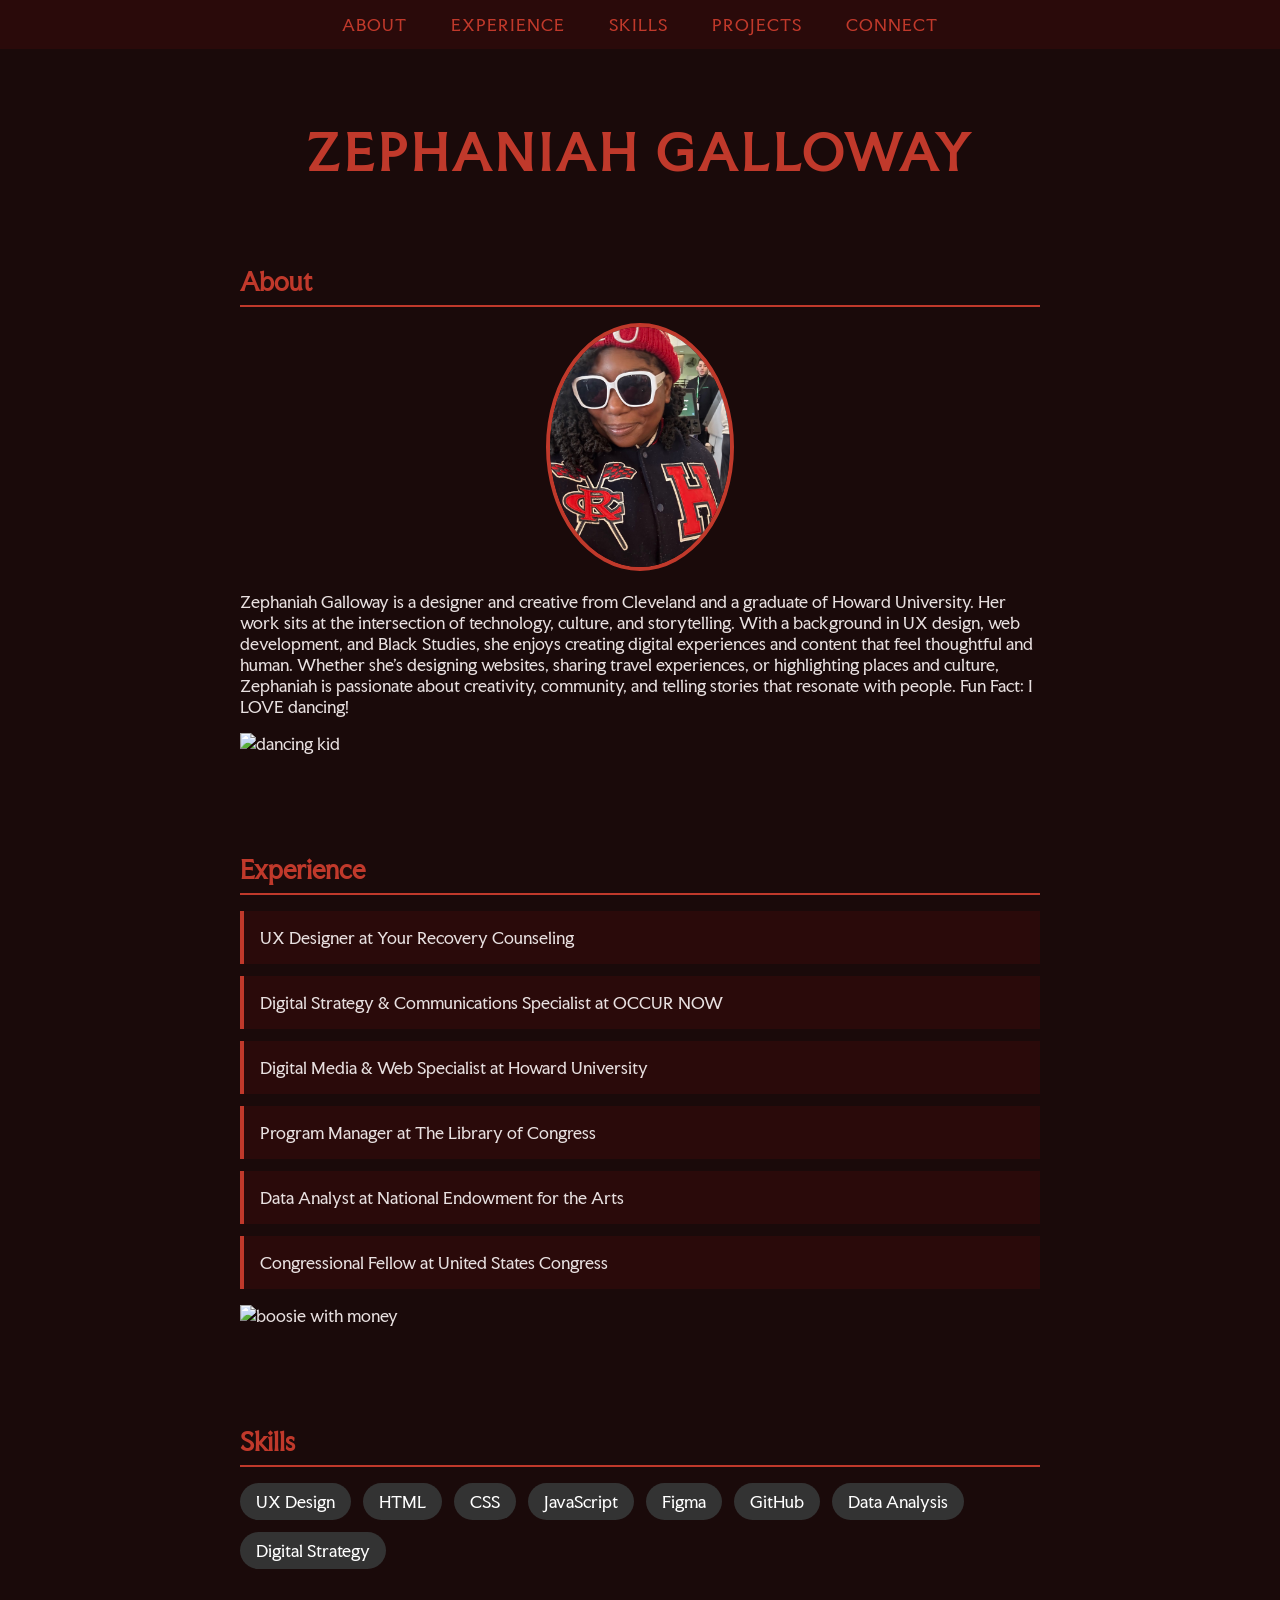
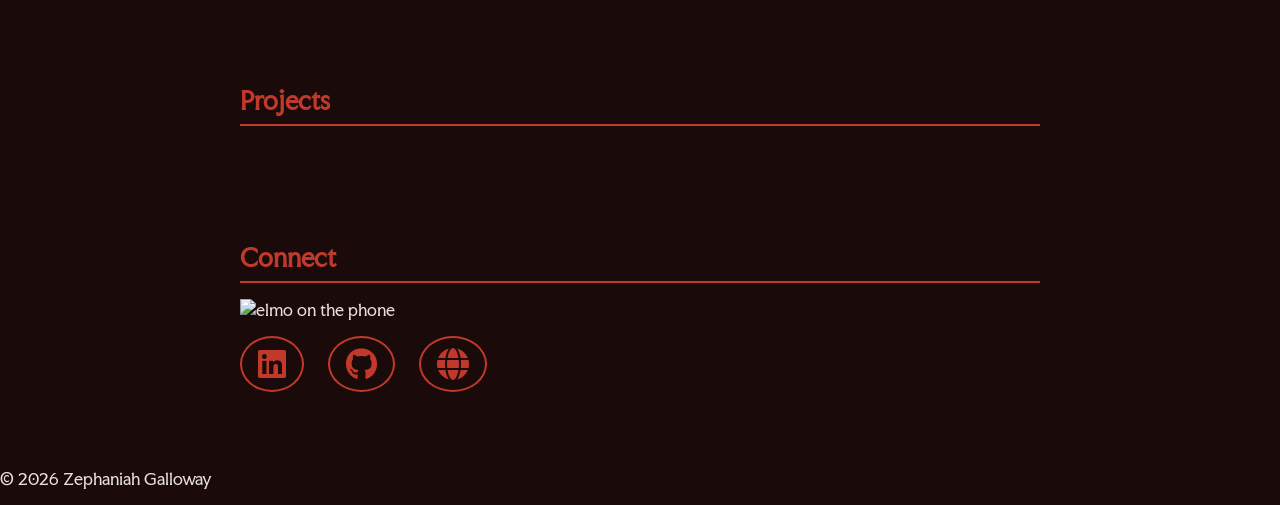
==== index.html @ 12e03901 "added skills styles and script tag" ====
<!DOCTYPE html>
<html lang="en">
<head>
    <title>Zephaniah Galloway's Portfolio</title>
    <meta name="author" content="Zephaniah Galloway">
    <meta name="description" content="Zephaniah Galloway's Portfolio">
    <link rel="preconnect" href="https://fonts.googleapis.com">
    <link rel="preconnect" href="https://fonts.gstatic.com" crossorigin>
    <link rel="stylesheet" href="https://cdnjs.cloudflare.com/ajax/libs/font-awesome/6.5.0/css/all.min.css">
    <link rel="stylesheet" href="css/index.css">
</head>
<body>
    <nav>
        <a href="#About">About</a>
        <a href="#Experience">Experience</a>
        <a href="#Skills">Skills</a>
        <a href="#Projects">Projects</a>
        <a href="#Connect">Connect</a>
    </nav>

    <h1>Zephaniah Galloway</h1>
    <section id="About">
        <h2>About</h2>
        <img src="IMG_1433.jpg" alt="Zephaniah Galloway wearing a Howard University jacket and sunglasses" class="profile-pic">
        <p>Zephaniah Galloway is a designer and creative from Cleveland and a graduate of Howard University. Her work sits at the intersection of technology, culture, and storytelling. With a background in UX design, web development, and Black Studies, she enjoys creating digital experiences and content that feel thoughtful and human. Whether she's designing websites, sharing travel experiences, or highlighting places and culture, Zephaniah is passionate about creativity, community, and telling stories that resonate with people. Fun Fact: I LOVE dancing!</p>
        <img src="https://media.giphy.com/media/v1.Y2lkPTc5MGI3NjExNWNoZzNmb29iNzA3c2Z1Znc4b3N6ZGE4YXlhYTJuMnFyemM0cWRnZiZlcD12MV9naWZzX3RyZW5kaW5nJmN0PWc/13hxeOYjoTWtK8/giphy.gif" alt="dancing kid" width="200">
    </section>

    <section id="Experience">
        <h2>Experience</h2>
        <ul>
            <li>UX Designer at Your Recovery Counseling</li>
            <li>Digital Strategy & Communications Specialist at OCCUR NOW</li>
            <li>Digital Media & Web Specialist at Howard University</li>
            <li>Program Manager at The Library of Congress</li>
            <li>Data Analyst at National Endowment for the Arts</li>
            <li>Congressional Fellow at United States Congress</li>
        </ul>
        <img src="https://media.giphy.com/media/v1.Y2lkPWVjZjA1ZTQ3amtxcDk0bjE1czkxeHFtZTlibG85dmtqbXU5djFoOHkwd295aGpmdiZlcD12MV9naWZzX3RyZW5kaW5nJmN0PWc/MFsqcBSoOKPbjtmvWz/giphy.gif" alt="boosie with money" width="200">
    </section>

    <section id="Skills">
        <h2>Skills</h2>
        <ul></ul>
    </section>

    <section id="Projects">
        <h2>Projects</h2>
        <ul></ul>
    </section>

    <section id="Connect">
        <h2>Connect</h2>
        <img src="https://media.giphy.com/media/v1.Y2lkPTc5MGI3NjExb2gzamFwdXNyYWZmaDB2ODF1czViZHl1enJ1OHAybXJ6YnEydmdlcCZlcD12MV9naWZzX3NlYXJjaCZjdD1n/UFr9orQIBICCU29JvP/giphy.gif" alt="elmo on the phone" width="200">
        <ul>
            <li><a href="https://www.linkedin.com/in/zephaniah-galloway/"><i class="fa-brands fa-linkedin" aria-hidden="true"></i><span class="sr-only">LinkedIn</span></a></li>
            <li><a href="https://github.com/ZephaniahCodes"><i class="fa-brands fa-github" aria-hidden="true"></i><span class="sr-only">GitHub</span></a></li>
            <li><a href="https://www.zephaniahgalloway.com/"><i class="fa-solid fa-globe" aria-hidden="true"></i><span class="sr-only">Personal Website</span></a></li>
        </ul>
    </section>
    <script src="js/index.js"></script>
</body>
</html>
---- css/index.css ----
@font-face {
    font-family: 'Faculty Glyphic';
    src: url('../fonts/FacultyGlyphic-Regular.ttf') format('truetype');
    font-weight: 400;
}

body {
    background-color: #1a0a0a;
    color: #e8e0e0;
    font-family: 'Faculty Glyphic', serif;
    margin: 0;
    padding: 0;
}

h1 {
    font-size: 3rem;
    font-weight: bold;
    color: #C0392B;
    text-align: center;
    letter-spacing: 4px;
    text-transform: uppercase;
    padding: 40px 0 10px;
}

h2 {
    font-size: 1.5rem;
    font-weight: bold;
    color: #C0392B;
    border-bottom: 2px solid #C0392B;
    padding-bottom: 8px;
    margin-bottom: 16px;
}

section {
    max-width: 800px;
    margin: 0 auto 40px auto;
    padding: 20px;
}

.profile-pic {
    width: 180px;
    border-radius: 50%;
    border: 4px solid #C0392B;
    display: block;
    margin: 0 auto 20px;
}

.sr-only {
    position: absolute;
    width: 1px;
    height: 1px;
    overflow: hidden;
    clip: rect(0,0,0,0);
    white-space: nowrap;
}

nav {
    background-color: #2a0a0a;
    padding: 14px 0;
    text-align: center;
    position: sticky;
    top: 0;
    z-index: 100;
}

nav a {
    color: #C0392B;
    text-decoration: none;
    margin: 0 20px;
    font-size: 1rem;
    letter-spacing: 1px;
    text-transform: uppercase;
}

nav a:hover {
    color: #ffffff;
}

#Experience ul {
    list-style: none;
    padding: 0;
    display: flex;
    flex-direction: column;
    gap: 12px;
}

#Experience li {
    background-color: #2a0a0a;
    padding: 16px;
    border-left: 4px solid #C0392B;
    border-radius: 0;
    font-size: 1rem;
}

#Connect ul {
    list-style: none;
    padding: 0;
    display: flex;
    flex-direction: row;
    gap: 24px;
    align-items: center;
}

#Connect a {
    color: #C0392B;
    text-decoration: none;
    font-size: 2rem;
    border: 2px solid #C0392B;
    padding: 10px 16px;
    border-radius: 50%;
    display: flex;
    align-items: center;
    justify-content: center;
}

#Connect a:hover {
    background-color: #C0392B;
    color: #1a0a0a;
}
/* Skills */
#Skills ul {
    display: flex;
    flex-wrap: wrap;
    gap: 12px;
    list-style: none;
    padding: 0;
}

#Skills li {
    background-color: #333;
    color: #fff;
    padding: 8px 16px;
    border-radius: 20px;
}

/* Skills - tablet */
@media (max-width: 768px) {
    #Skills ul {
        gap: 8px;
    }
}

/* Skills - mobile */
@media (max-width: 480px) {
    #Skills ul {
        flex-direction: column;
    }
}
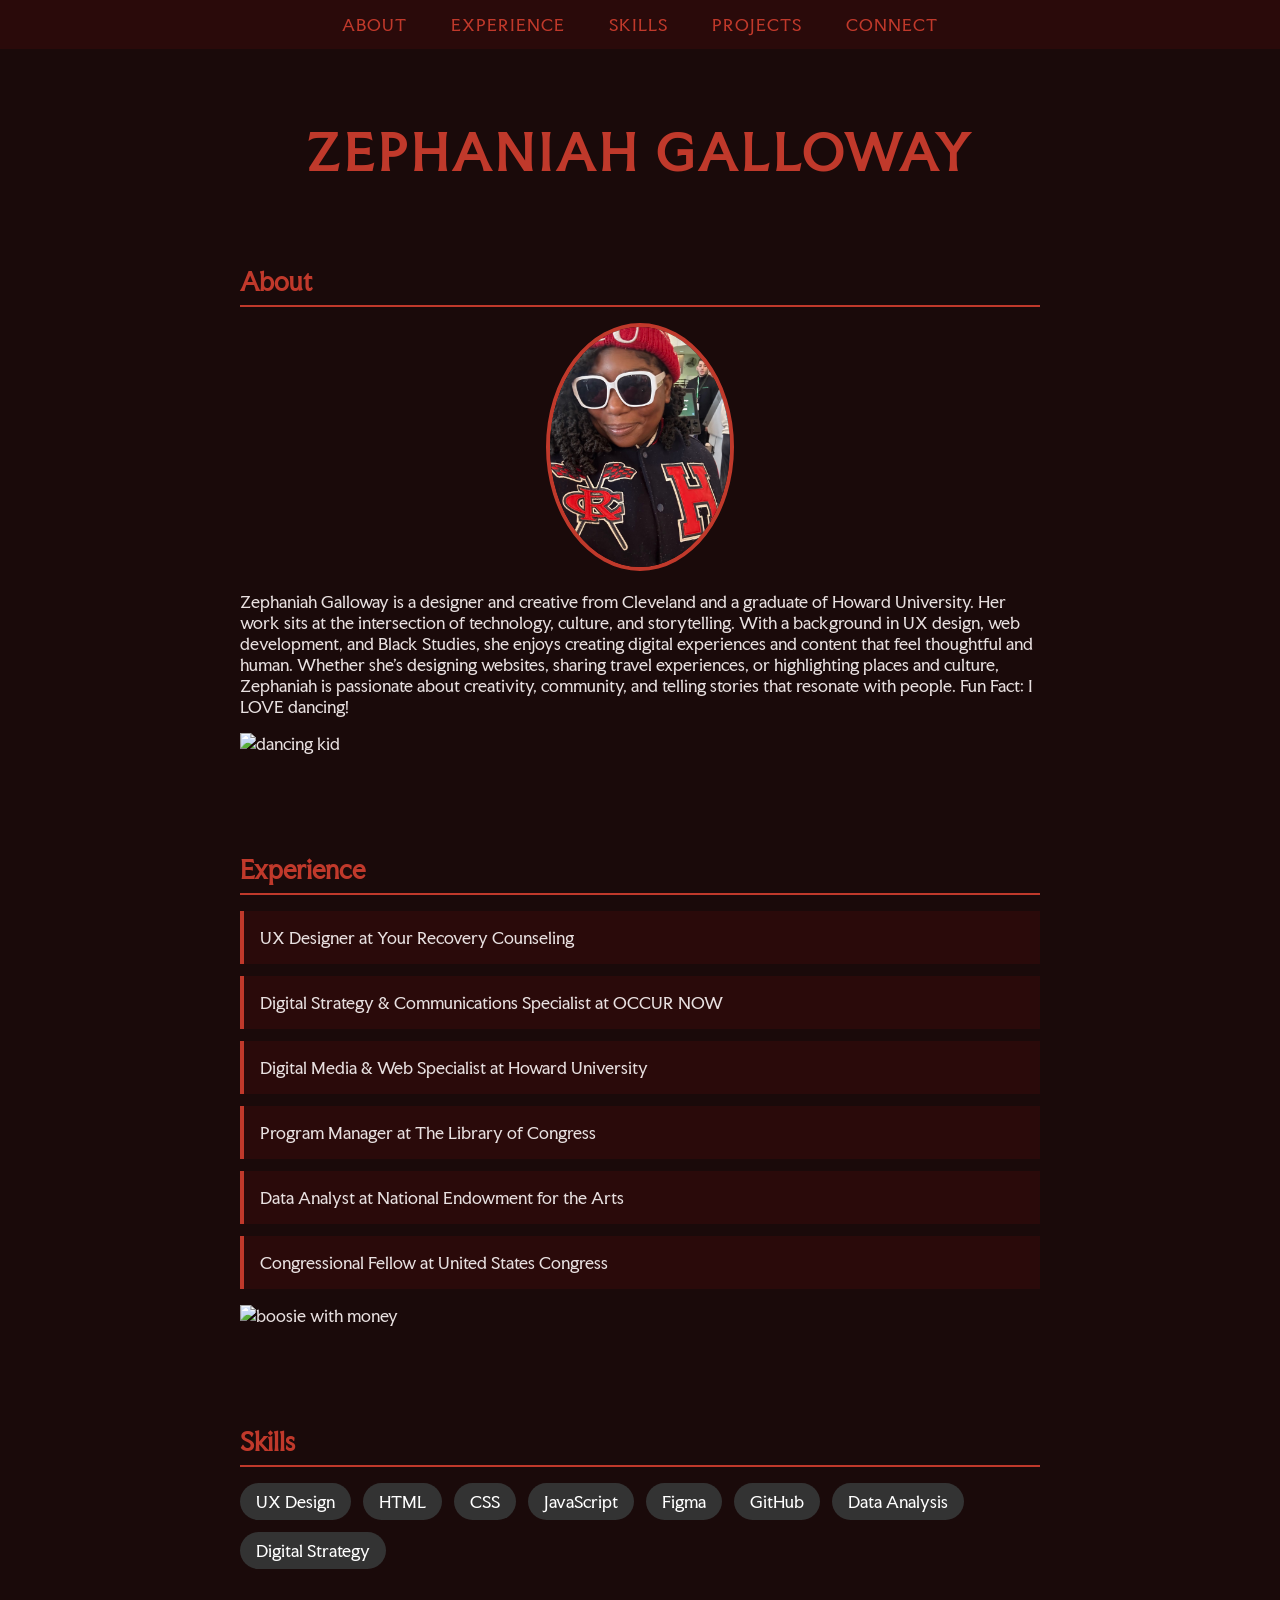
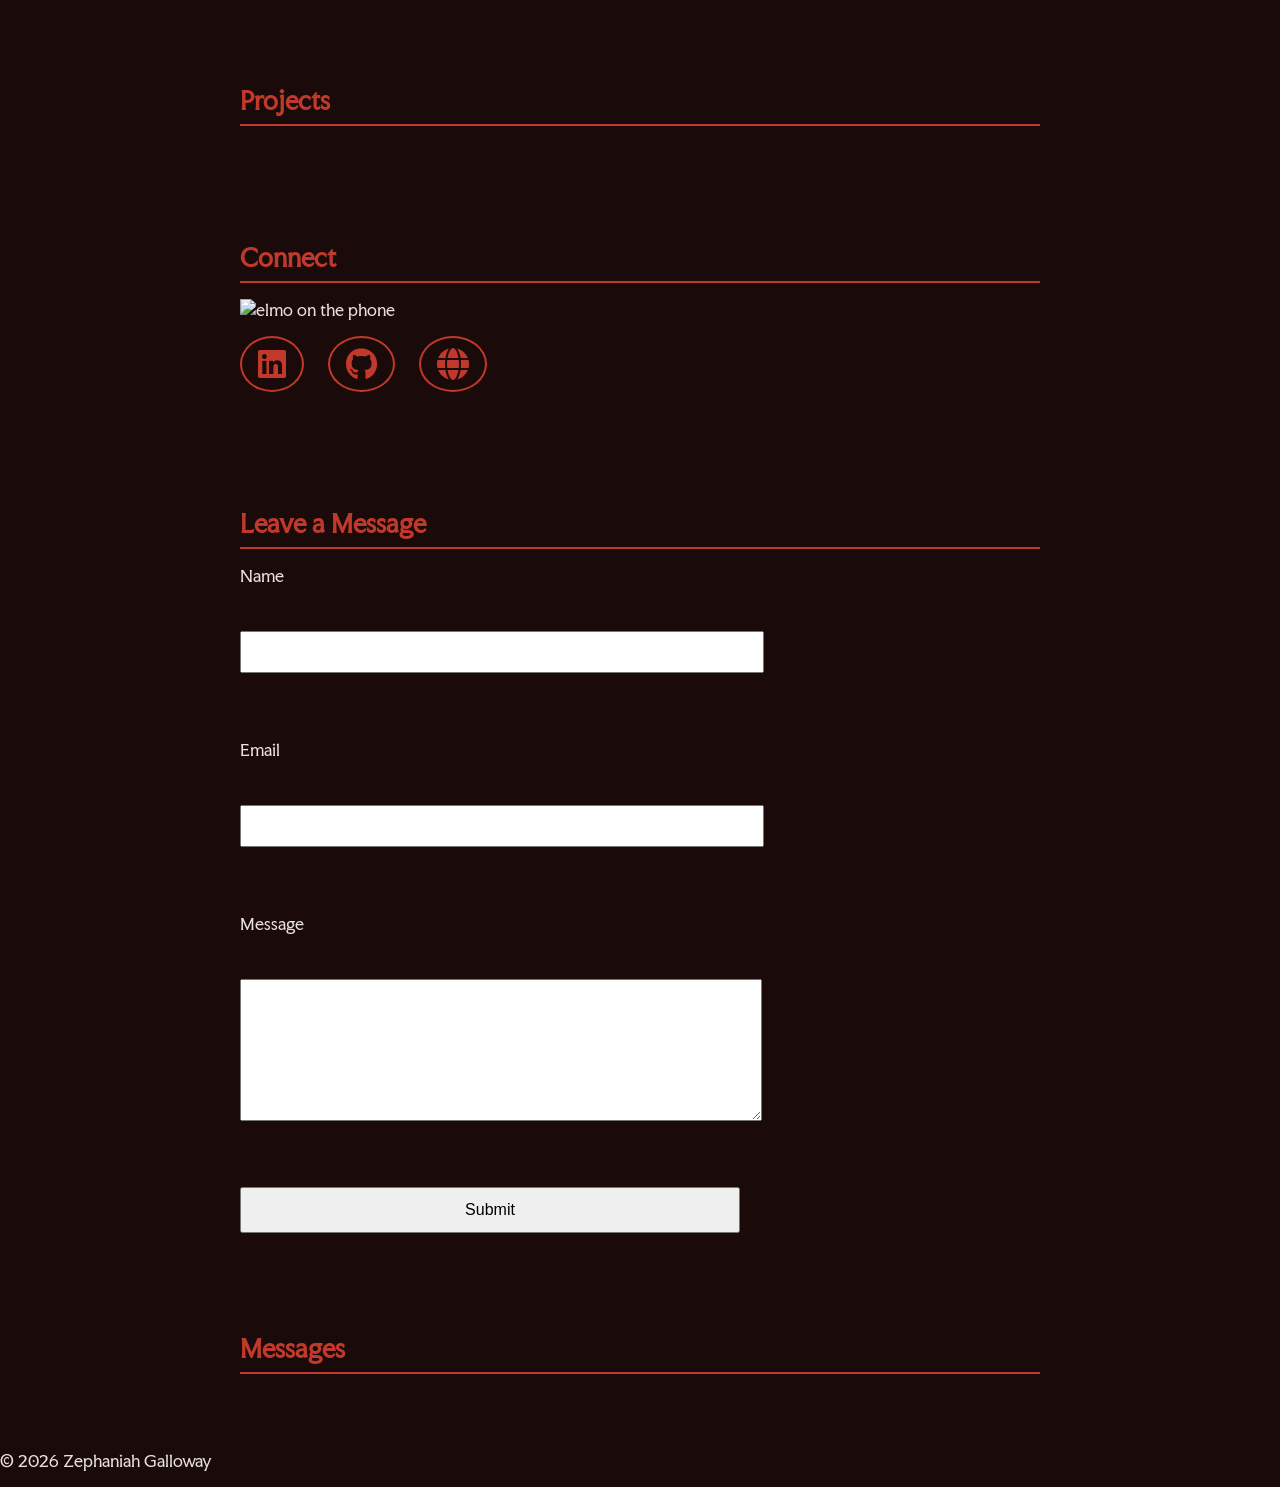
==== commit a066d7ef: "form and functionality added" ====
--- a/index.html
+++ b/index.html
@@ -58,6 +58,25 @@
             <li><a href="https://www.zephaniahgalloway.com/"><i class="fa-solid fa-globe" aria-hidden="true"></i><span class="sr-only">Personal Website</span></a></li>
         </ul>
     </section>
+     <section id="Leave-a-Message">
+        <h2>Leave a Message</h2>
+        <form name="leave_message">
+            <label for="usersName">Name</label><br>
+            <input type="text" name="usersName" required><br><br>
+            <label for="usersEmail">Email</label><br>
+            <input type="email" name="usersEmail" required><br><br>
+            <label for="usersMessage">Message</label><br>
+            <textarea name="usersMessage" required></textarea><br><br>
+            <button type="submit">Submit</button>
+        </form>
+    </section>
+
+    <section id="messages">
+        <h2>Messages</h2>
+        <ul></ul>
+    </section>
+
+    <footer></footer>
     <script src="js/index.js"></script>
 </body>
 </html>
--- a/css/index.css
+++ b/css/index.css
@@ -145,4 +145,41 @@
     #Skills ul {
         flex-direction: column;
     }
+}
+/* Message Form */
+form {
+    display: flex;
+    flex-direction: column;
+    gap: 12px;
+    max-width: 500px;
+}
+
+form input,
+form textarea {
+    width: 100%;
+    padding: 10px;
+    font-size: 1rem;
+}
+
+form textarea {
+    height: 120px;
+}
+
+form button {
+    padding: 12px 24px;
+    font-size: 1rem;
+    cursor: pointer;
+}
+
+/* Form - mobile */
+@media (max-width: 480px) {
+    form input,
+    form textarea {
+        font-size: 1.1rem;
+    }
+
+    form button {
+        width: 100%;
+        padding: 16px;
+    }
 }
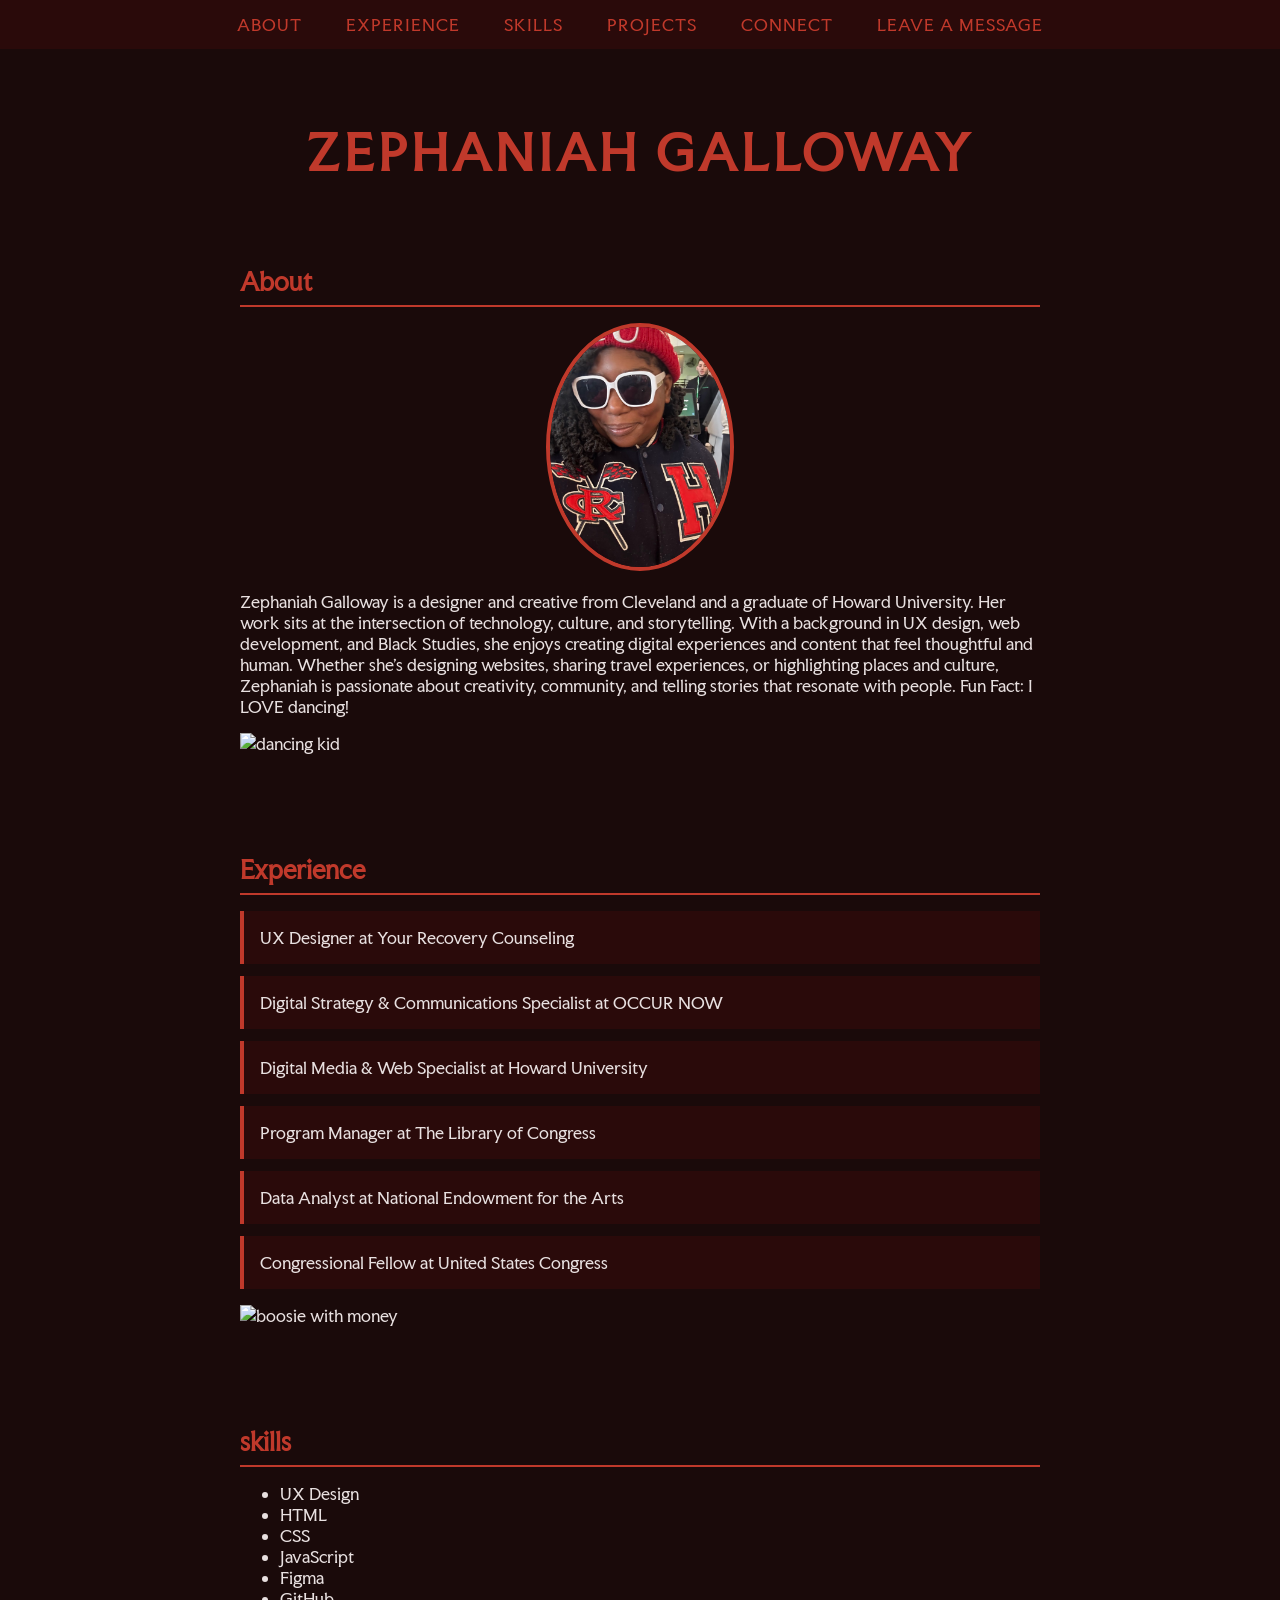
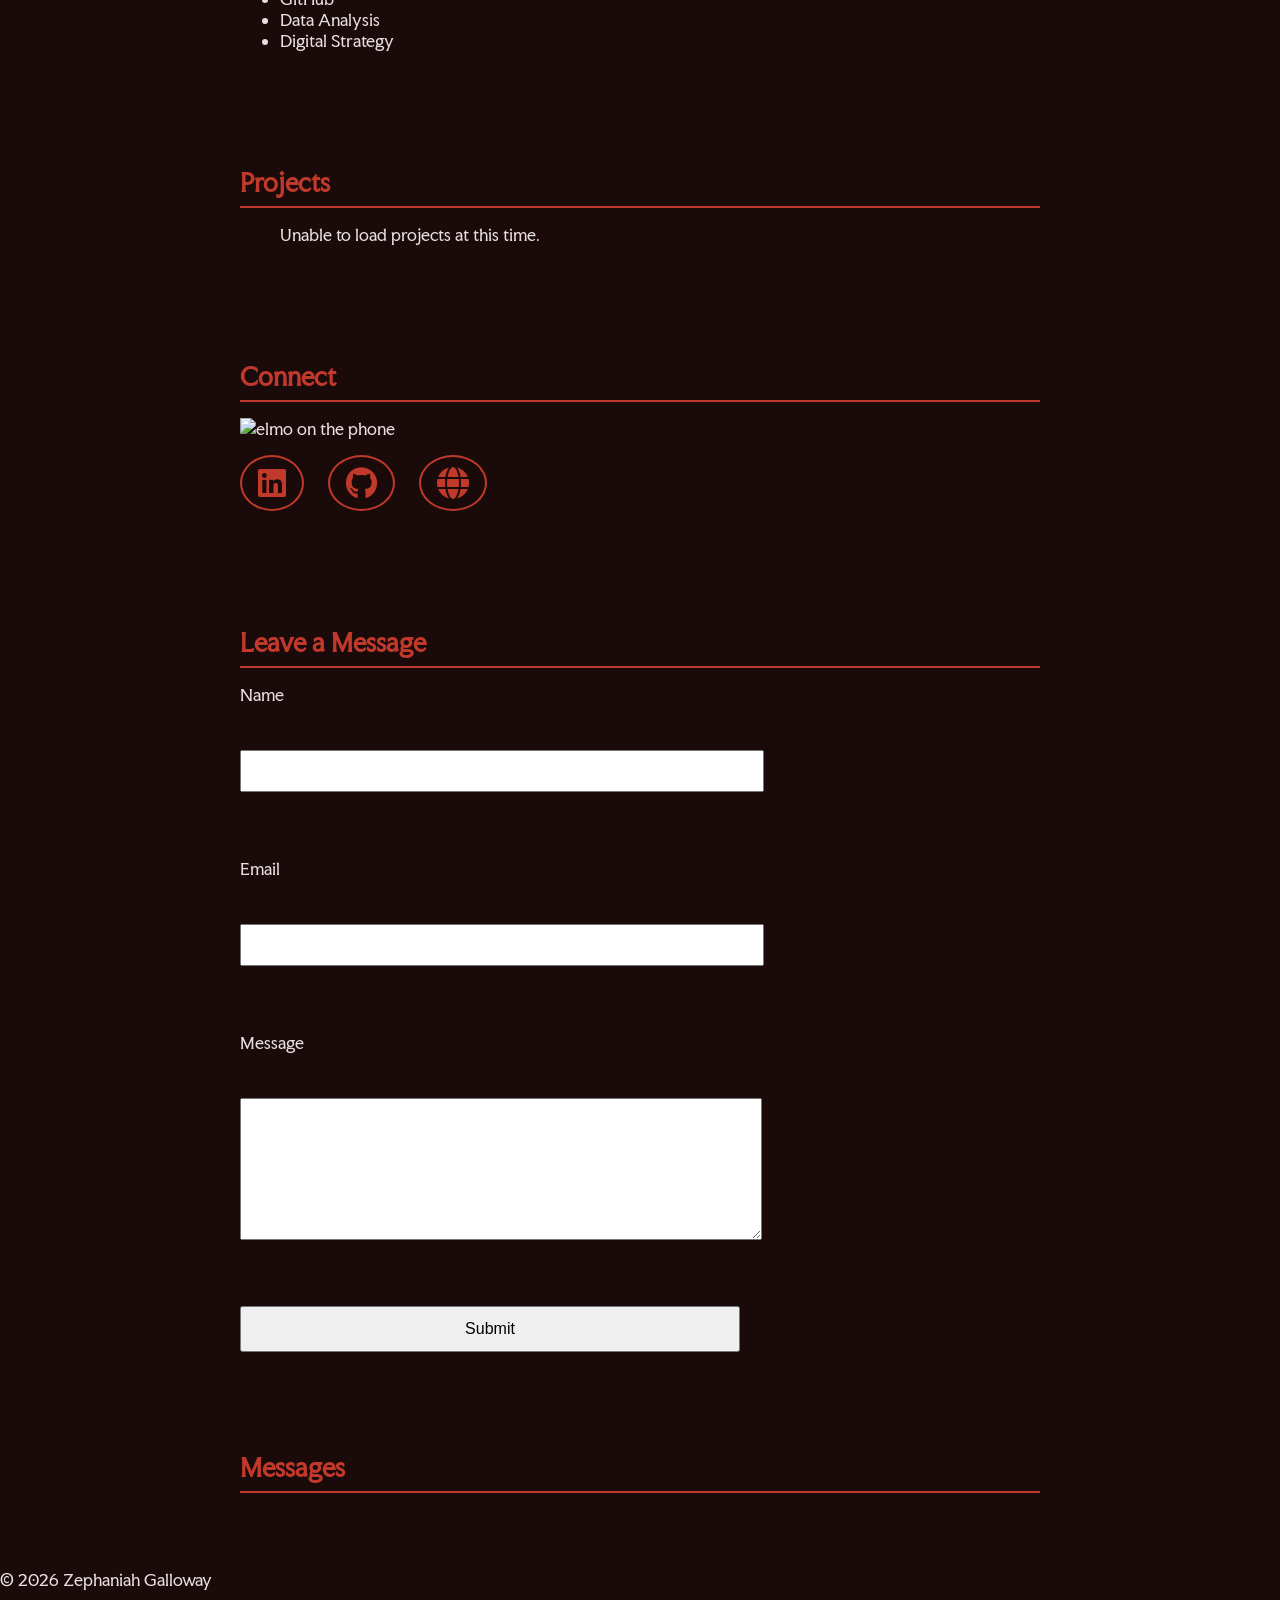
==== commit bbafea53: "lesson 9 updates" ====
--- a/index.html
+++ b/index.html
@@ -13,9 +13,10 @@
     <nav>
         <a href="#About">About</a>
         <a href="#Experience">Experience</a>
-        <a href="#Skills">Skills</a>
+        <a href="#skills">Skills</a>
         <a href="#Projects">Projects</a>
         <a href="#Connect">Connect</a>
+        <a href="#Leave-a-Message">Leave a Message</a>
     </nav>
 
     <h1>Zephaniah Galloway</h1>
@@ -39,8 +40,8 @@
         <img src="https://media.giphy.com/media/v1.Y2lkPWVjZjA1ZTQ3amtxcDk0bjE1czkxeHFtZTlibG85dmtqbXU5djFoOHkwd295aGpmdiZlcD12MV9naWZzX3RyZW5kaW5nJmN0PWc/MFsqcBSoOKPbjtmvWz/giphy.gif" alt="boosie with money" width="200">
     </section>
 
-    <section id="Skills">
-        <h2>Skills</h2>
+    <section id="skills">
+        <h2>skills</h2>
         <ul></ul>
     </section>
 
--- a/css/index.css
+++ b/css/index.css
@@ -182,4 +182,26 @@
         width: 100%;
         padding: 16px;
     }
+}
+#projects ul {
+  display: flex;
+  flex-wrap: wrap;
+  gap: 12px;
+  list-style: none;
+  padding: 0;
+  margin-top: 16px;
+}
+
+#projects ul li {
+  background-color: #1a1a1a;
+  color: #fff;
+  padding: 8px 16px;
+  border-radius: 20px;
+  font-size: 0.9rem;
+}
+
+@media (max-width: 768px) {
+  #projects ul {
+    flex-direction: column;
+  }
 }
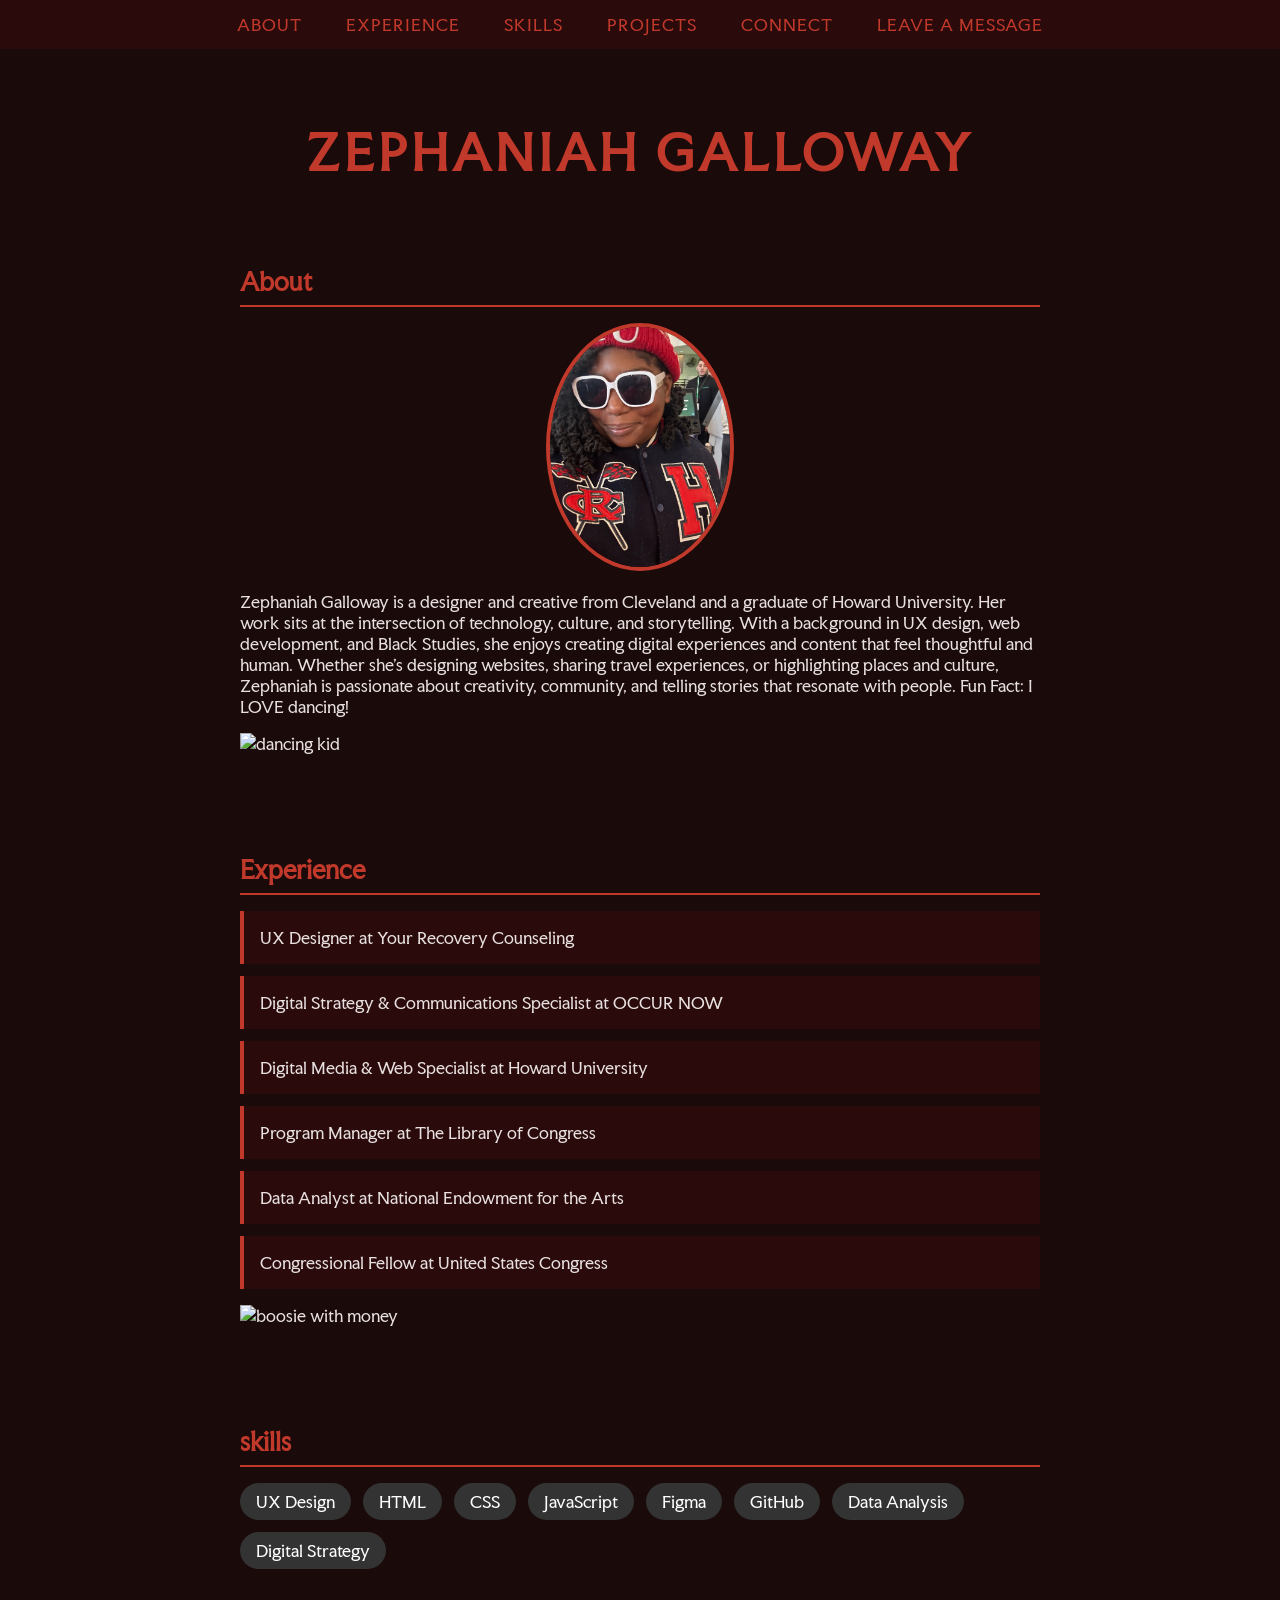
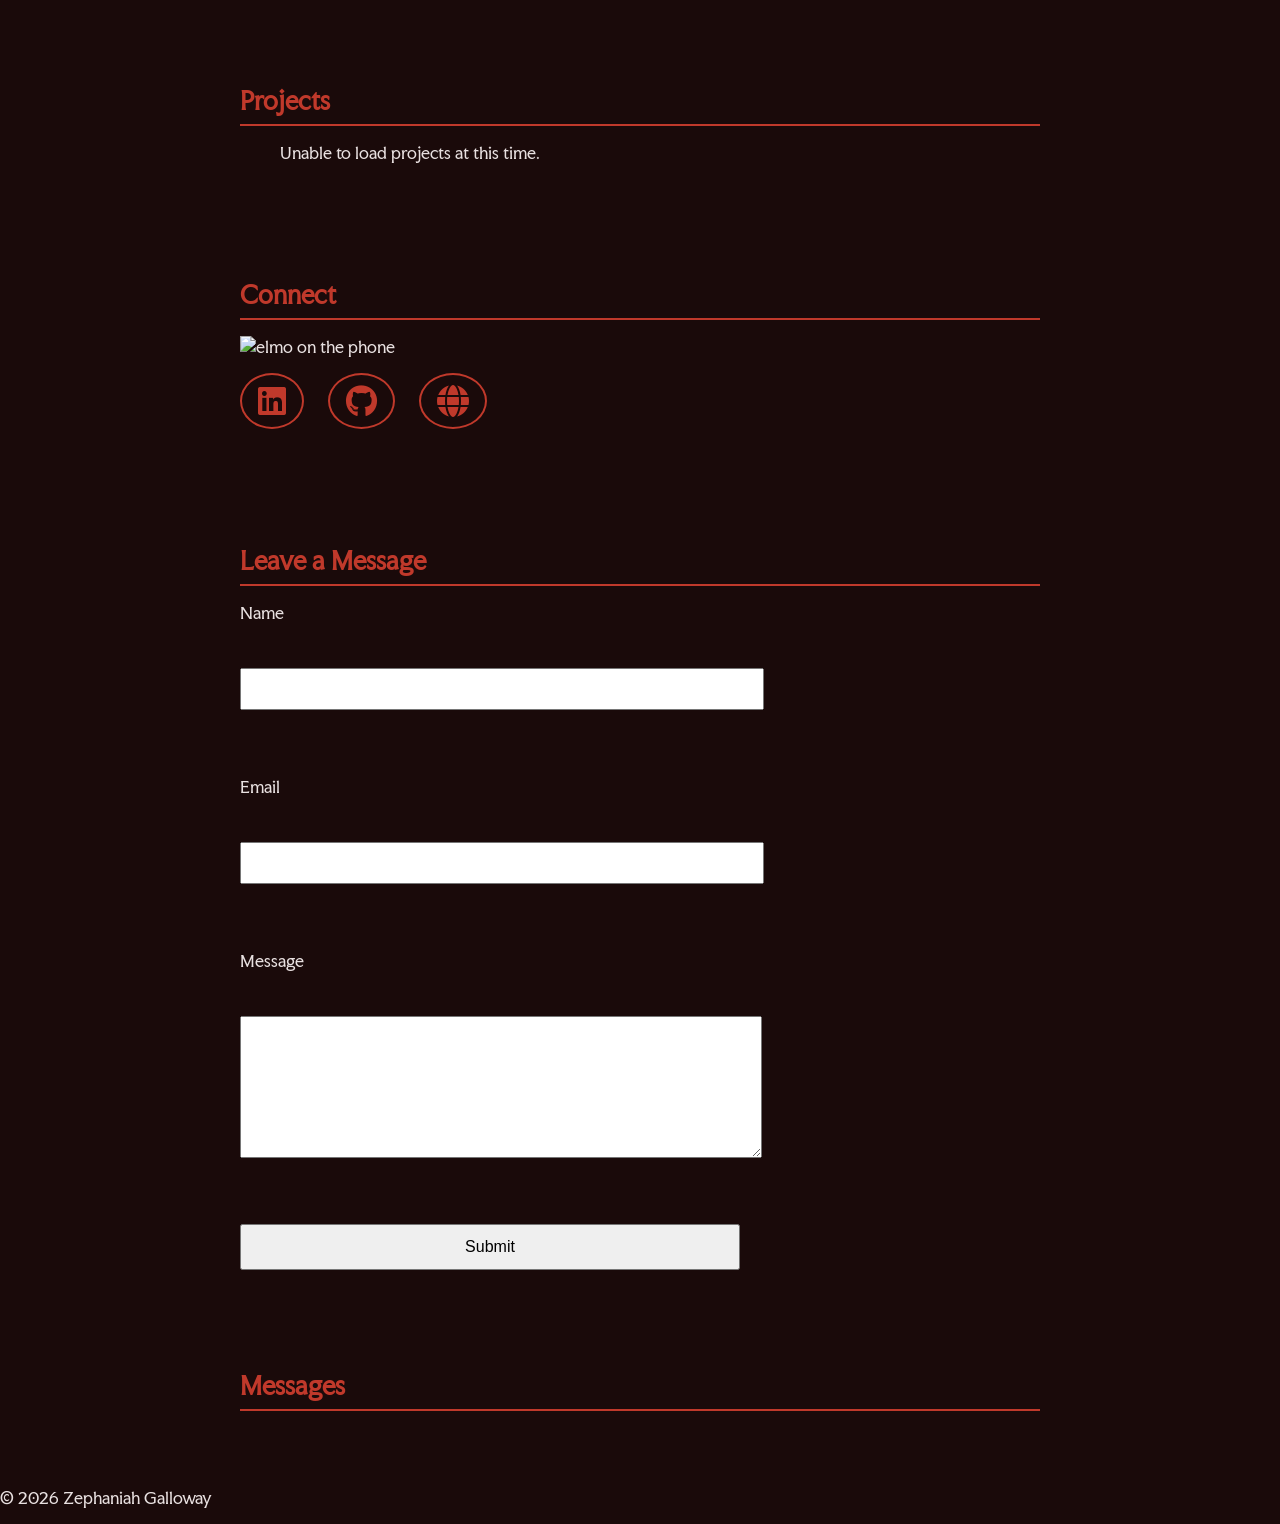
==== commit 2f574230: "fix: select existing footer element" ====
--- a/index.html
+++ b/index.html
@@ -13,7 +13,7 @@
     <nav>
         <a href="#About">About</a>
         <a href="#Experience">Experience</a>
-        <a href="#skills">Skills</a>
+        <a href="#skills">skills</a>
         <a href="#Projects">Projects</a>
         <a href="#Connect">Connect</a>
         <a href="#Leave-a-Message">Leave a Message</a>
@@ -54,9 +54,9 @@
         <h2>Connect</h2>
         <img src="https://media.giphy.com/media/v1.Y2lkPTc5MGI3NjExb2gzamFwdXNyYWZmaDB2ODF1czViZHl1enJ1OHAybXJ6YnEydmdlcCZlcD12MV9naWZzX3NlYXJjaCZjdD1n/UFr9orQIBICCU29JvP/giphy.gif" alt="elmo on the phone" width="200">
         <ul>
-            <li><a href="https://www.linkedin.com/in/zephaniah-galloway/"><i class="fa-brands fa-linkedin" aria-hidden="true"></i><span class="sr-only">LinkedIn</span></a></li>
+            <li><a href="https://www.linkedin.com/in/zephaniah-galloway-23310112a/"><i class="fa-brands fa-linkedin" aria-hidden="true"></i><span class="sr-only">LinkedIn</span></a></li>
             <li><a href="https://github.com/ZephaniahCodes"><i class="fa-brands fa-github" aria-hidden="true"></i><span class="sr-only">GitHub</span></a></li>
-            <li><a href="https://www.zephaniahgalloway.com/"><i class="fa-solid fa-globe" aria-hidden="true"></i><span class="sr-only">Personal Website</span></a></li>
+            <li><a href="https://www.zephaniah.me/"><i class="fa-solid fa-globe" aria-hidden="true"></i><span class="sr-only">Personal Website</span></a></li>
         </ul>
     </section>
      <section id="Leave-a-Message">
--- a/css/index.css
+++ b/css/index.css
@@ -117,8 +117,8 @@
     background-color: #C0392B;
     color: #1a0a0a;
 }
-/* Skills */
-#Skills ul {
+/* skills */
+#skills ul {
     display: flex;
     flex-wrap: wrap;
     gap: 12px;
@@ -126,23 +126,23 @@
     padding: 0;
 }
 
-#Skills li {
+#skills li {
     background-color: #333;
     color: #fff;
     padding: 8px 16px;
     border-radius: 20px;
 }
 
-/* Skills - tablet */
+/* skills - tablet */
 @media (max-width: 768px) {
-    #Skills ul {
+    #skills ul {
         gap: 8px;
     }
 }
 
-/* Skills - mobile */
+/* skills - mobile */
 @media (max-width: 480px) {
-    #Skills ul {
+    #skills ul {
         flex-direction: column;
     }
 }
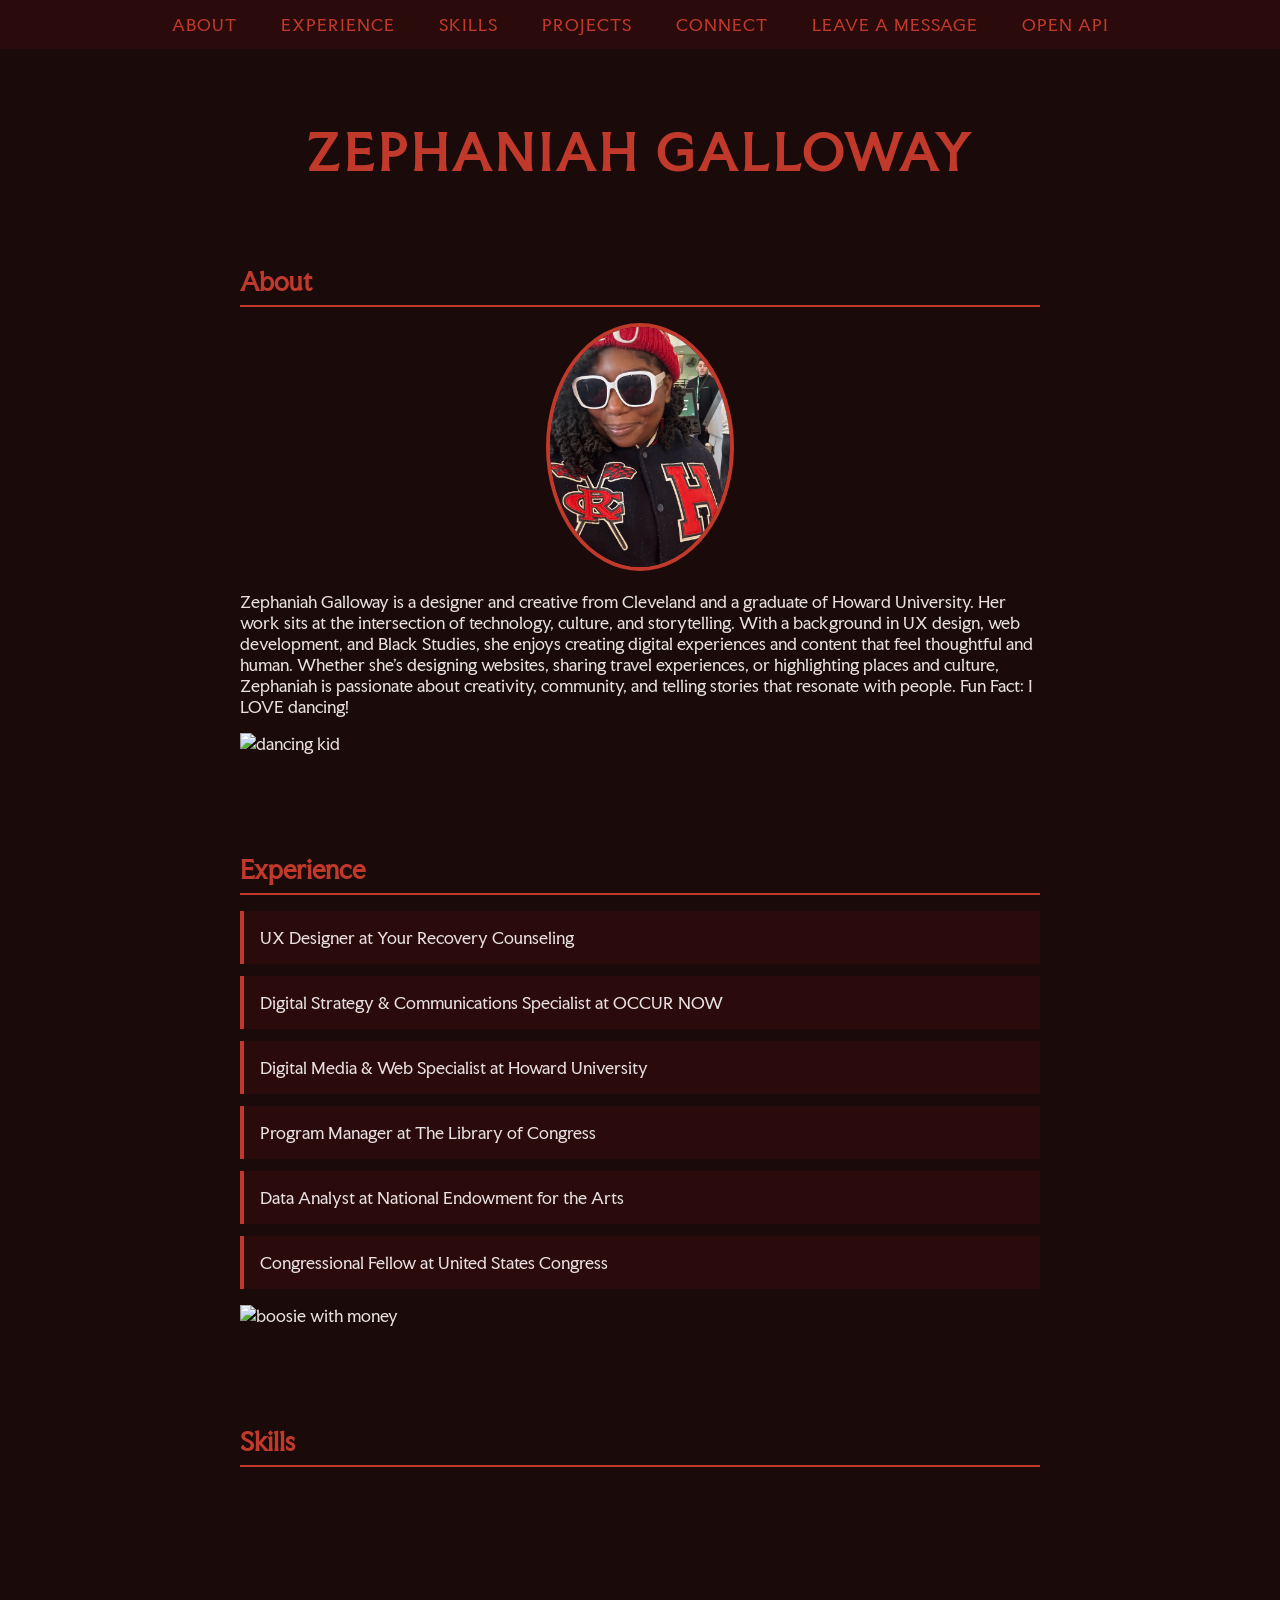
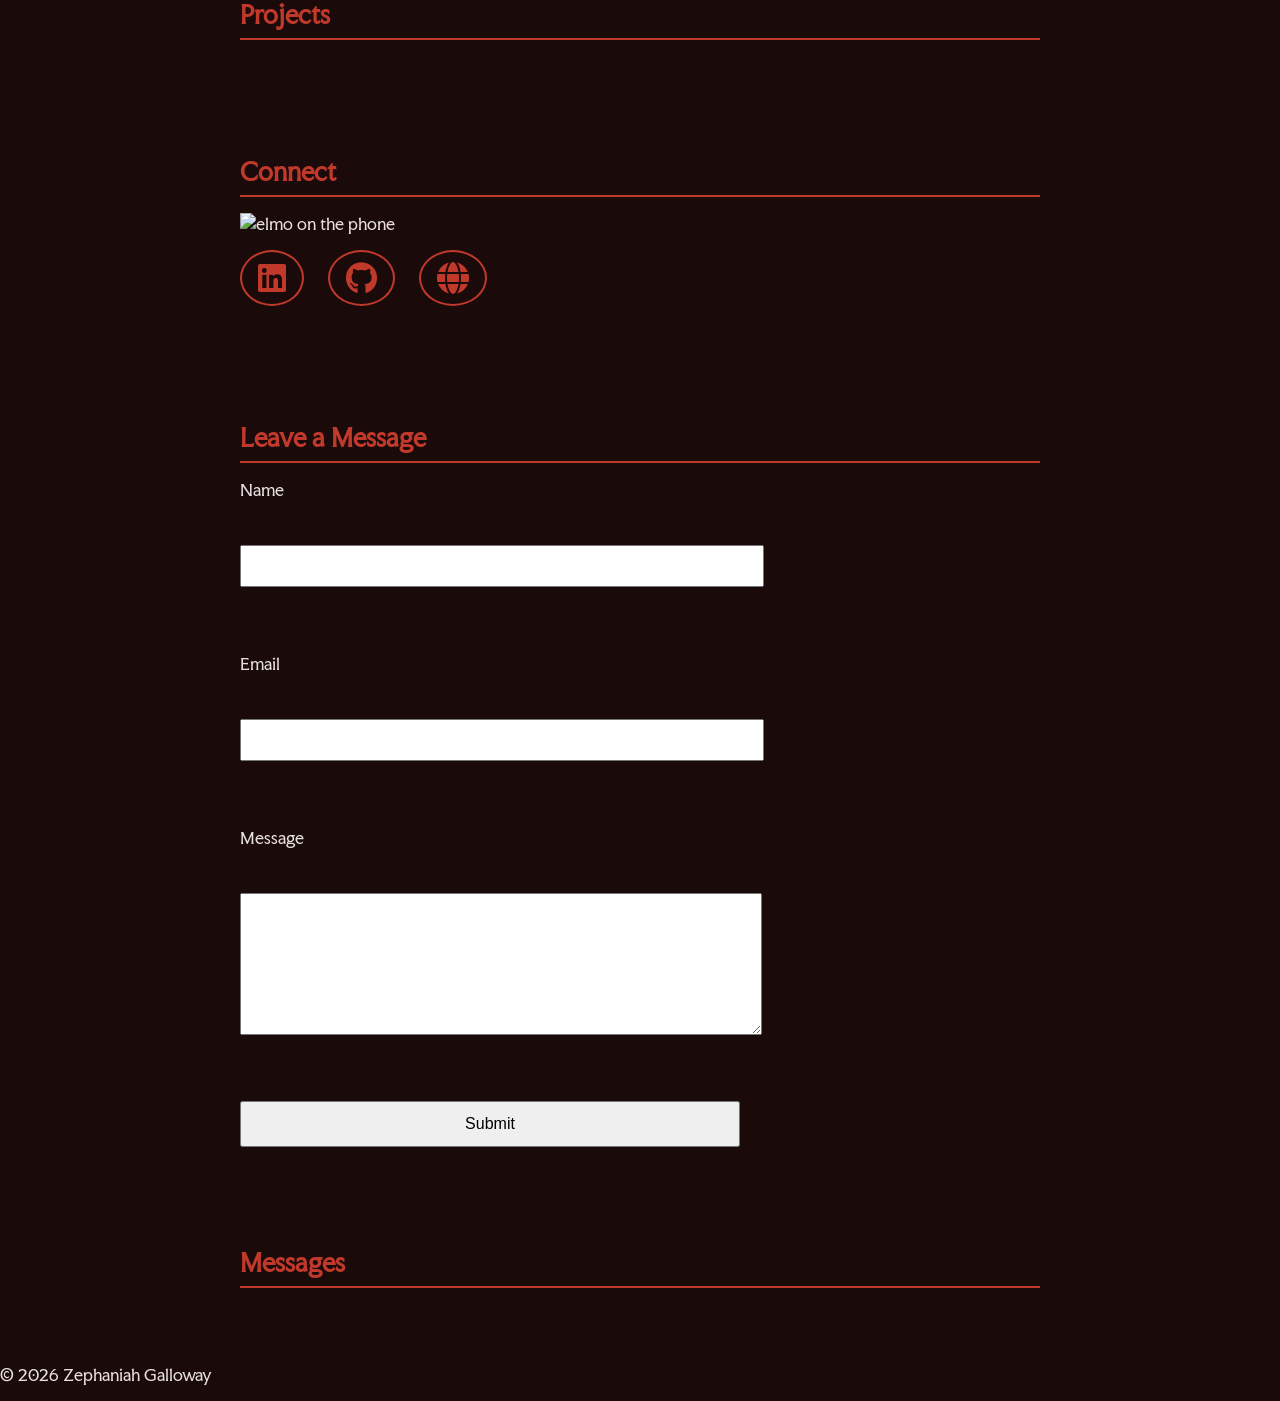
==== commit 6a9d8067: "added cat api open api page" ====
--- a/index.html
+++ b/index.html
@@ -10,13 +10,14 @@
     <link rel="stylesheet" href="css/index.css">
 </head>
 <body>
-    <nav>
-        <a href="#About">About</a>
-        <a href="#Experience">Experience</a>
-        <a href="#skills">skills</a>
-        <a href="#Projects">Projects</a>
-        <a href="#Connect">Connect</a>
-        <a href="#Leave-a-Message">Leave a Message</a>
+     <nav>
+   <a href="#About">About</a>
+    <a href="#Experience">Experience</a>
+    <a href="#Skills">Skills</a>
+    <a href="#Projects">Projects</a>
+    <a href="#Connect">Connect</a>
+    <a href="#Leave-a-Message">Leave a Message</a>
+    <a href="open-api.html">Open API</a>
     </nav>
 
     <h1>Zephaniah Galloway</h1>
@@ -40,8 +41,8 @@
         <img src="https://media.giphy.com/media/v1.Y2lkPWVjZjA1ZTQ3amtxcDk0bjE1czkxeHFtZTlibG85dmtqbXU5djFoOHkwd295aGpmdiZlcD12MV9naWZzX3RyZW5kaW5nJmN0PWc/MFsqcBSoOKPbjtmvWz/giphy.gif" alt="boosie with money" width="200">
     </section>
 
-    <section id="skills">
-        <h2>skills</h2>
+    <section id="Skills">
+        <h2>Skills</h2>
         <ul></ul>
     </section>
 
@@ -54,9 +55,9 @@
         <h2>Connect</h2>
         <img src="https://media.giphy.com/media/v1.Y2lkPTc5MGI3NjExb2gzamFwdXNyYWZmaDB2ODF1czViZHl1enJ1OHAybXJ6YnEydmdlcCZlcD12MV9naWZzX3NlYXJjaCZjdD1n/UFr9orQIBICCU29JvP/giphy.gif" alt="elmo on the phone" width="200">
         <ul>
-            <li><a href="https://www.linkedin.com/in/zephaniah-galloway-23310112a/"><i class="fa-brands fa-linkedin" aria-hidden="true"></i><span class="sr-only">LinkedIn</span></a></li>
+            <li><a href="https://www.linkedin.com/in/zephaniah-galloway/"><i class="fa-brands fa-linkedin" aria-hidden="true"></i><span class="sr-only">LinkedIn</span></a></li>
             <li><a href="https://github.com/ZephaniahCodes"><i class="fa-brands fa-github" aria-hidden="true"></i><span class="sr-only">GitHub</span></a></li>
-            <li><a href="https://www.zephaniah.me/"><i class="fa-solid fa-globe" aria-hidden="true"></i><span class="sr-only">Personal Website</span></a></li>
+            <li><a href="https://www.zephaniahgalloway.com/"><i class="fa-solid fa-globe" aria-hidden="true"></i><span class="sr-only">Personal Website</span></a></li>
         </ul>
     </section>
      <section id="Leave-a-Message">
--- a/css/index.css
+++ b/css/index.css
@@ -117,8 +117,8 @@
     background-color: #C0392B;
     color: #1a0a0a;
 }
-/* skills */
-#skills ul {
+/* Skills */
+#Skills ul {
     display: flex;
     flex-wrap: wrap;
     gap: 12px;
@@ -126,23 +126,23 @@
     padding: 0;
 }
 
-#skills li {
+#Skills li {
     background-color: #333;
     color: #fff;
     padding: 8px 16px;
     border-radius: 20px;
 }
 
-/* skills - tablet */
+/* Skills - tablet */
 @media (max-width: 768px) {
-    #skills ul {
+    #Skills ul {
         gap: 8px;
     }
 }
 
-/* skills - mobile */
+/* Skills - mobile */
 @media (max-width: 480px) {
-    #skills ul {
+    #Skills ul {
         flex-direction: column;
     }
 }
@@ -183,25 +183,9 @@
         padding: 16px;
     }
 }
-#projects ul {
-  display: flex;
-  flex-wrap: wrap;
-  gap: 12px;
-  list-style: none;
-  padding: 0;
-  margin-top: 16px;
-}
 
-#projects ul li {
-  background-color: #1a1a1a;
-  color: #fff;
-  padding: 8px 16px;
-  border-radius: 20px;
-  font-size: 0.9rem;
-}
-
-@media (max-width: 768px) {
-  #projects ul {
-    flex-direction: column;
-  }
+#error {
+    color: red;
+    margin-top: 10px;
+    font-weight: bold;
 }
